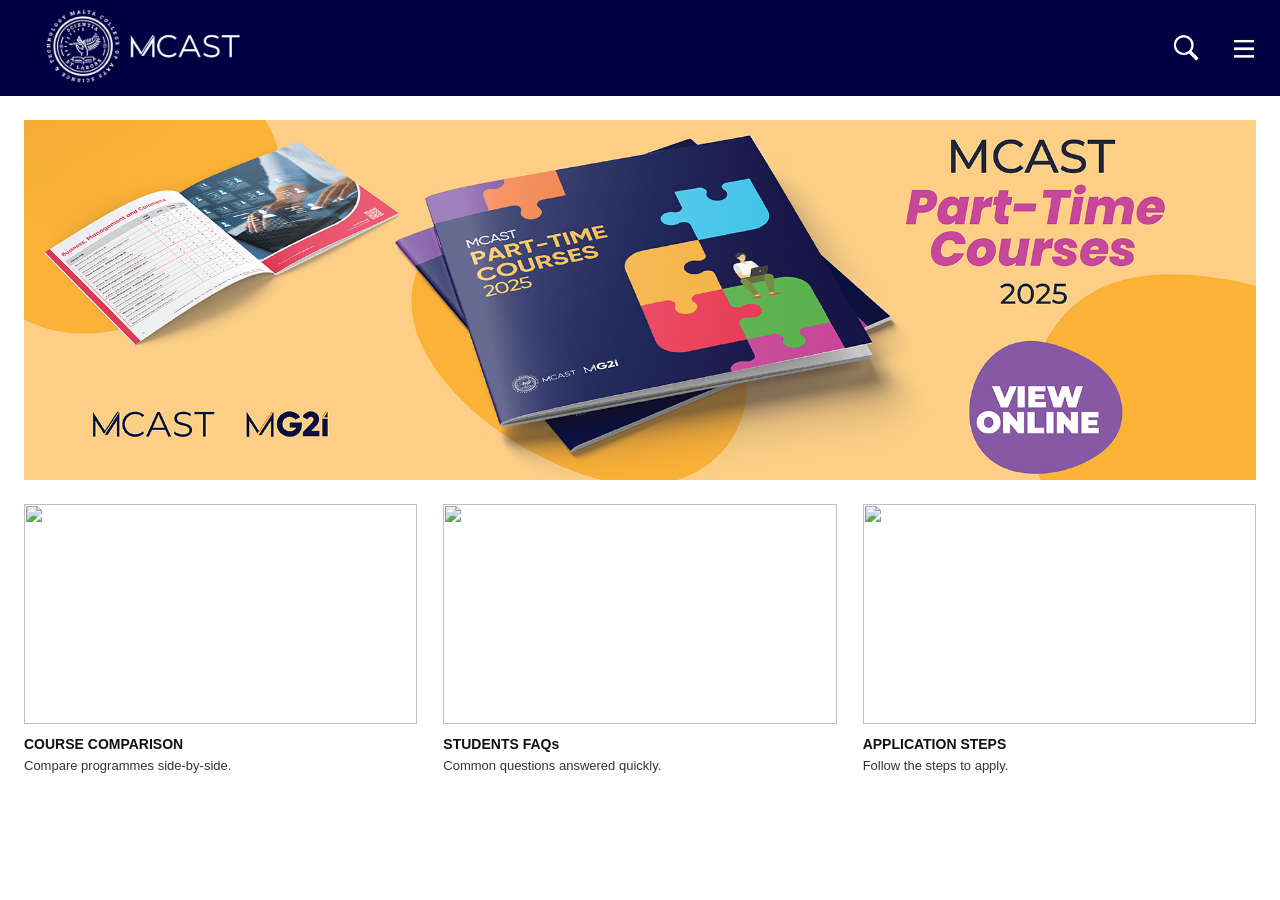
==== index.html @ dcb3410a "Home page layout and css done" ====
<!DOCTYPE html>
<html lang="en">
<head>
    <meta charset="UTF-8">
    <meta name="viewport" content="width=device-width, initial-scale=1.0">

    <link rel="stylesheet" href="style.css">

    <title>Mcast Website</title>
</head>

<body>

<header class="topbar">

    <input type="checkbox" id="toggle-search" class="toggle" hidden>
    <input type="checkbox" id="toggle-menu" class="toggle" hidden>

    <div class="topbar__inner">

        <a href="index.html" class="brand" aria-label="Home">
            <img src="images/mcastLogo.png" alt="MCAST logo" class="brand__logo">
        </a>

    <div class="topbar__actions">
        <label for="toggle-search" class="icon-btn" aria-label="Open search">
            <img src="images/searchIcon.png" alt="Search Icon" class="icon-img">
        </label>

        <label for="toggle-menu" class="icon-btn" aria-label="Open menu">
            <img src="images/hamburgerMenu.png" alt="Menu Icon" class="icon-img">
        </label>
    </div>
    </div>

    <div class="search-panel">
        <form class="searchbar" action="#" method="get">
        <input class="searchbar__input" type="search" name="q" placeholder="SEARCH..." aria-label="Search">
        <button class="searchbar__btn" type="submit" aria-label="Search">
            <img src="images/searchIcon.png" alt="Search Icon" class="icon-img">
        </button>
        </form>
    </div>

    <aside class="menu-panel" aria-label="Site menu">
        <nav class="menu">
            <a href=>ABOUT</a>
            <a href="applications.html">ADMISSIONS</a>
            <a href="coursecomparison.html">COURSES</a>
            <a href="contactpage.html">CONTACT</a>
            <a href=>RESEARCH</a>
            <a href=>SERVICES</a>
            <a href="prospectivestudents.html">STUDENTS</a>
            <a href=>STAFF</a>
            <a href="prospectivestudents.html">FAQs</a>
        </nav>
    </aside>

</header>

    <main class="content">

    <section class="hero">
        <img src="images/PartTimeCoursesMCASTWebBanner.jpg" alt="Part Time Courses" class="hero__img">
    </section>

    <section class="features">

        <a class="feature-card" href="coursecomparison.html">
            <img src="[insert_pic]" alt="" class="feature-card__img">
        <div class="feature-card__text">
            <h3>COURSE COMPARISON</h3>
            <p>Compare programmes side-by-side.</p>
        </div>
        </a>

        <a class="feature-card" href="prospectivestudents.html">
            <img src="[insert_pic]" alt="" class="feature-card__img">
        <div class="feature-card__text">
            <h3>STUDENTS FAQs</h3>
            <p>Common questions answered quickly.</p>
        </div>
        </a>

        <a class="feature-card" href="applications.html">
            <img src="[insert_pics]" alt="" class="feature-card__img">
        <div class="feature-card__text">
            <h3>APPLICATION STEPS</h3>
            <p>Follow the steps to apply.</p>
        </div>
        </a>

    </section>

    </main>
</body>

</html>
---- style.css ----
:root {
      --primary: #000043;
      --primary-tint: #414189;
      --primary-shade: #000029;
      
      --accent: #FFD700;
      --accent-tint: #FFE975;
      --accent-shade: #D1B313;
      
      --muted: #C3D6D6;
      --muted-tint: #DADDED;
      --muted-shade: #A9A4C4;
      
      --dark: #030323;
      --light: #F5F5F7;

      --text: var(--dark);
      --text-inverse: var(--light);
      --link: var(--primary);
      --link-hover: var(--accent);
      --link-active: var(--accent-shade);

      --shadow-sm: 0 0.1rem 0.2rem rgba(3, 3, 35, 0.18);
      --shadow-md: 0 0.35rem 0.9rem rgba(3, 3, 35, 0.22);

      --font-heading: "Poppins", Arial, sans-serif;
      --font-body: "Roboto", Arial, sans-serif;
      --text-base: 16px;
      --text-sm: 14px;
      --h1: 36px; /* Page title */
      --h2: 30px; /* Section title */
      --h3: 24px; /* Subheading */

      --weight-regular: 400;
      --weight-medium: 500;
      --weight-semibold: 600;
      --weight-bold: 700;

      --space-0: 0;
      --space-1: 8px;   /* small */
      --space-2: 16px;  /* medium */
      --space-3: 32px;  /* large */

      --page-margin: 40px;
      --card-padding: 16px;
      --section-padding: 32px;
}

body {
      font-family: var(--font-body);
      font-size: var(--text-base);
      font-weight: var(--weight-regular);
      color: var(--dark);
}

* {
      margin: 0;
      padding: 0;
      box-sizing: border-box;
}

.topbar {
      background: var(--primary);
      position: relative;
}

.topbar__inner {
      max-width: var(--max-content);
      margin: 0 auto;
      height: 96px;
      padding: 0px 32px;

      display: flex;
      align-items: center;
      justify-content: space-between;
}

.brand {
      display: inline-flex;
      align-items: center;
      text-decoration: none;
}

.brand__logo {
      width: 250px;
      height: 200px;
      object-fit: contain;
      border-radius: 50%;
      padding: 10px;
}

.topbar__actions {
      display: flex;
      gap: 14px;
}

.icon-btn {
      width: 44px;
      height: 44px;
      display: grid;
      place-items: center;
      cursor: pointer;
      user-select: none;
}

.icon-img {
      width: 80px;
      height: 40px;
      object-fit: contain;
}


.search-panel {
      display: none;
      background: transparent;
      padding: 0 24px 16px;
}

.searchbar {
      max-width: var(--max-content);
      margin: 0 auto;

      display: flex;
      align-items: center;
      justify-content: flex-end;
}

.searchbar__input {
      width: min(520px, 100%);
      padding: 12px 16px;
      border: 1px solid;
      border-radius: 999px;
      outline: none;
      font-family: var(--font-body);
}

.searchbar__btn {
      border: none;
      background: transparent;
      cursor: pointer;
      margin-left: -46px; 
      width: 44px;
      height: 44px;
      display: grid;
      place-items: center;
}


.menu-panel {
      display: none;
      position: absolute;
      top: 0;
      right: 0;

      width: 240px;
      height: 100%;
      background: var(--panel);
      box-shadow: var(--shadow-md);
      padding: 18px;
}

.menu {
      display: grid;
      gap: 12px;
}

.menu a {
      text-decoration: none;
      font-weight: 600;
      font-size: 13px;
      letter-spacing: 0.5px;
}

#toggle-search:checked ~ .search-panel { display: block; }
#toggle-menu:checked ~ .menu-panel { display: block; }

.content {
      background: #ffffff;
      padding: 24px 0 40px;
}

.hero {
      max-width: var(--max-content);
      margin: 0 auto;
      padding: 0 24px;
}

.hero__img {
      width: 100%;
      height: 360px;     
      object-fit: cover;
      display: block;
      background: var(--placeholder); /* if image missing */
}

.features {
      max-width: var(--max-content);
      margin: 24px auto 0;
      padding: 0 24px;

      display: grid;
      grid-template-columns: repeat(3, 1fr);
      gap: 26px;
}

.feature-card {
      text-decoration: none;
      color: #111;
}

.feature-card__img {
      width: 100%;
      height: 220px;
      object-fit: cover;
      display: block;
      background: var(--placeholder);
}

.feature-card__text {
      padding-top: 12px;
}

.feature-card__text h3 {
      font-family: var(--font-heading);
      font-size: 14px;
      margin-bottom: 6px;
}

.feature-card__text p {
      font-size: 13px;
      color: #333;
}

@media (max-width: 900px) {
      .features { grid-template-columns: 1fr; }
      .hero__img { height: 260px; }
      .feature-card__img { height: 180px; }
}
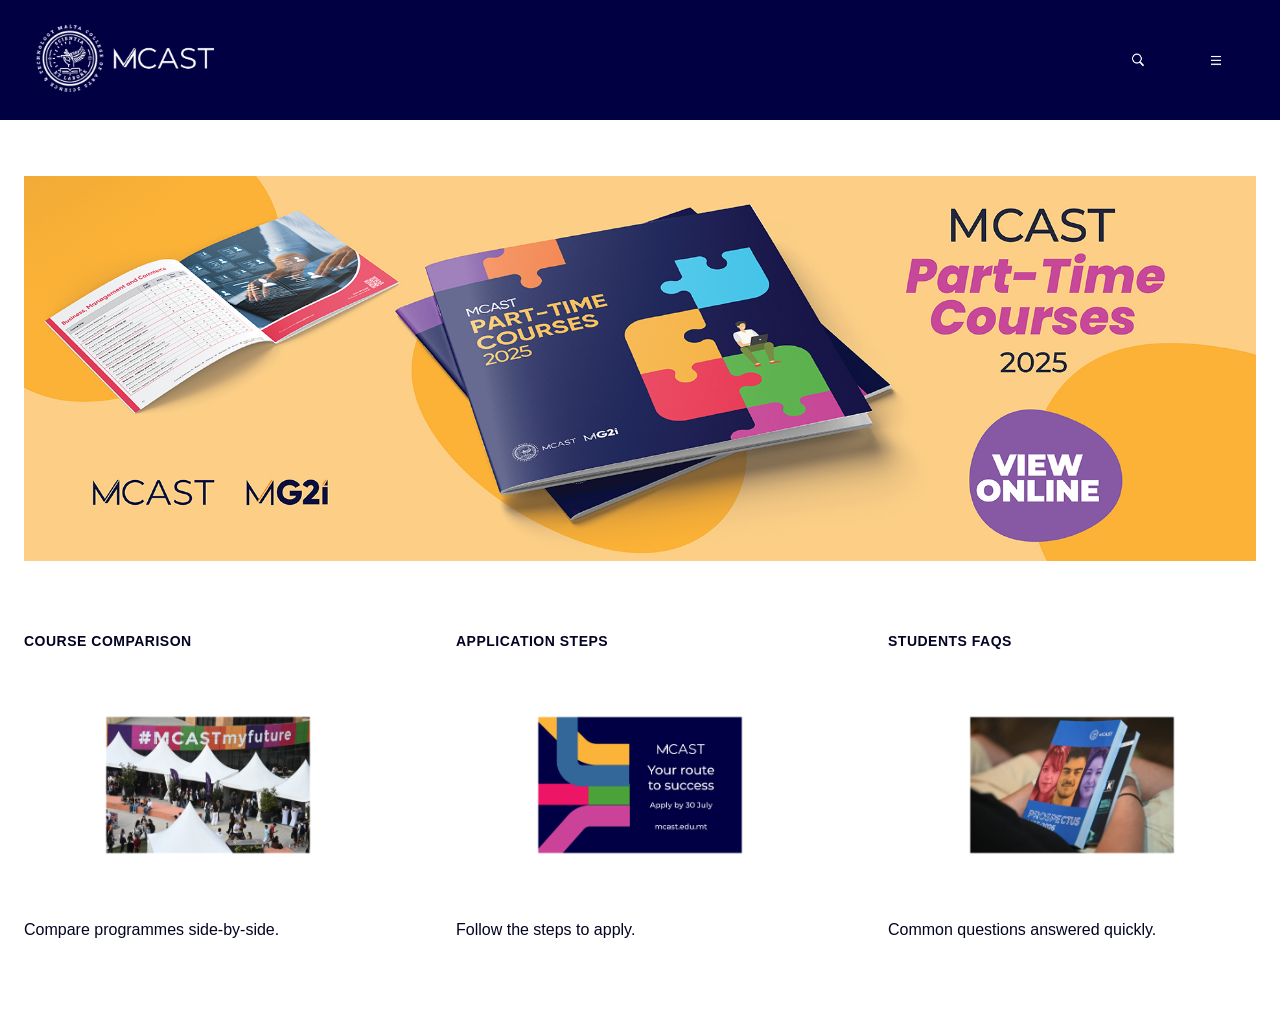
==== commit 42edd606: "Fixing bugs and adding images on the index page" ====
--- a/index.html
+++ b/index.html
@@ -59,40 +59,37 @@
 </header>
 
     <main class="content">
+        <div class="container">
 
-    <section class="hero">
-        <img src="images/PartTimeCoursesMCASTWebBanner.jpg" alt="Part Time Courses" class="hero__img">
-    </section>
+            <section class="hero">
+                <img src="images/PartTimeCoursesMCASTWebBanner.jpg" alt="Part Time Courses" class="hero__img">
+            </section>
 
-    <section class="features">
+            <section class="features">
 
-        <a class="feature-card" href="coursecomparison.html">
-            <img src="[insert_pic]" alt="" class="feature-card__img">
-        <div class="feature-card__text">
-            <h3>COURSE COMPARISON</h3>
-            <p>Compare programmes side-by-side.</p>
+                <a class="feature-card" href="coursecomparison.html">
+                    <h3 class="feature-card__heading">COURSE COMPARISON</h3>
+                    <img src="images/courseComparison.png" alt="Mcast Event" class="feature-card__img">
+                    <p class="feature-card_desc">Compare programmes side-by-side.</p>
+                </a>
+
+                <a class="feature-card" href="applications.html">
+                    <h3 class="feature-card__heading">APPLICATION STEPS</h3>
+                    <img src="images/applicationSteps.png" alt="" class="feature-card__img">
+                    <p class="feature-card_desc">Follow the steps to apply.</p>
+                </a>
+
+                <a class="feature-card" href="prospectivestudents.html">
+                    <h3 class="feature-card__heading">STUDENTS FAQs</h3>
+                    <img src="images/studentFaqs.png" alt="Student Prospectus Book" class="feature-card__img">
+                    <p class="feature-card_desc">Common questions answered quickly.</p>
+                </a>
+            
+            </section>
+
         </div>
-        </a>
-
-        <a class="feature-card" href="prospectivestudents.html">
-            <img src="[insert_pic]" alt="" class="feature-card__img">
-        <div class="feature-card__text">
-            <h3>STUDENTS FAQs</h3>
-            <p>Common questions answered quickly.</p>
-        </div>
-        </a>
-
-        <a class="feature-card" href="applications.html">
-            <img src="[insert_pics]" alt="" class="feature-card__img">
-        <div class="feature-card__text">
-            <h3>APPLICATION STEPS</h3>
-            <p>Follow the steps to apply.</p>
-        </div>
-        </a>
-
-    </section>
-
     </main>
+    
 </body>
 
 </html>
--- a/style.css
+++ b/style.css
@@ -1,8 +1,9 @@
 :root {
       --primary: #000043;
+      --primary2: #ffffff ;
       --primary-tint: #414189;
       --primary-shade: #000029;
-      
+
       --accent: #FFD700;
       --accent-tint: #FFE975;
       --accent-shade: #D1B313;
@@ -44,6 +45,9 @@
       --page-margin: 40px;
       --card-padding: 16px;
       --section-padding: 32px;
+
+      --max-content: 1320px;
+
 }
 
 body {
@@ -53,6 +57,12 @@
       color: var(--dark);
 }
 
+.container{
+      max-width: 1320px;
+      margin: 0 auto;
+      padding: 0 24px;
+}
+
 * {
       margin: 0;
       padding: 0;
@@ -67,7 +77,7 @@
 .topbar__inner {
       max-width: var(--max-content);
       margin: 0 auto;
-      height: 96px;
+      height: 120px;
       padding: 0px 32px;
 
       display: flex;
@@ -82,11 +92,10 @@
 }
 
 .brand__logo {
-      width: 250px;
-      height: 200px;
+      max-height: 74px;  
+      width: auto;
       object-fit: contain;
-      border-radius: 50%;
-      padding: 10px;
+      padding: 0; 
 }
 
 .topbar__actions {
@@ -95,8 +104,8 @@
 }
 
 .icon-btn {
-      width: 44px;
-      height: 44px;
+      width: 64px;
+      height: 64px;
       display: grid;
       place-items: center;
       cursor: pointer;
@@ -104,11 +113,10 @@
 }
 
 .icon-img {
-      width: 80px;
-      height: 40px;
+      width: 36px;
+      height: 36px;
       object-fit: contain;
 }
-
 
 .search-panel {
       display: none;
@@ -145,18 +153,17 @@
       place-items: center;
 }
 
-
 .menu-panel {
       display: none;
       position: absolute;
       top: 0;
       right: 0;
 
-      width: 240px;
-      height: 100%;
-      background: var(--panel);
-      box-shadow: var(--shadow-md);
-      padding: 18px;
+      width: 260px;
+      padding: 24px;
+
+      background: var(--primary2);
+      box-shadow: 0 8px 24px var(--shadow-md);
 }
 
 .menu {
@@ -165,74 +172,95 @@
 }
 
 .menu a {
+      color: var(--primary);
       text-decoration: none;
-      font-weight: 600;
-      font-size: 13px;
+      font-weight: var(--weight-bold);
+      font-size: var(--h2);
       letter-spacing: 0.5px;
-}
+
+      padding: 8px 12px;
+      border-radius: 6px;
+
+      transition: 
+            background-color 0.2s ease,
+            box-shadow 0.2s ease,
+            transform 0.1s ease;
+}
+
+.menu a:hover {
+      background-color: rgba(0, 0, 0, 0.04);
+      box-shadow: 0 2px 6px rgba(0, 0, 0, 0.12);
+}
+
 
 #toggle-search:checked ~ .search-panel { display: block; }
 #toggle-menu:checked ~ .menu-panel { display: block; }
 
 .content {
-      background: #ffffff;
-      padding: 24px 0 40px;
+      background: var(--primary2);
+      padding: 56px 0 72px;
 }
 
 .hero {
-      max-width: var(--max-content);
-      margin: 0 auto;
-      padding: 0 24px;
+      margin-bottom: 72px;
 }
 
 .hero__img {
       width: 100%;
-      height: 360px;     
+      aspect-ratio: 16/5;
       object-fit: cover;
       display: block;
-      background: var(--placeholder); /* if image missing */
 }
 
 .features {
-      max-width: var(--max-content);
-      margin: 24px auto 0;
-      padding: 0 24px;
-
       display: grid;
       grid-template-columns: repeat(3, 1fr);
-      gap: 26px;
-}
-
-.feature-card {
+      gap: 64px;               
+      margin-top: 48px;
+}
+
+.feature-card{
       text-decoration: none;
-      color: #111;
-}
-
-.feature-card__img {
+      color: var(--dark);
+
+      display: flex;
+      flex-direction: column;
+      align-items: flex-start;
+      gap: 16px;
+}
+
+.feature-card__heading{
+      font-family: var(--font-heading);
+      font-weight: var(--weight-semibold);
+      font-size: 14px;
+      letter-spacing: 0.5px;
+      text-transform: uppercase;
+}
+
+.feature-card__img{
       width: 100%;
-      height: 220px;
+      height: 240px;
       object-fit: cover;
       display: block;
-      background: var(--placeholder);
-}
-
-.feature-card__text {
-      padding-top: 12px;
-}
-
-.feature-card__text h3 {
-      font-family: var(--font-heading);
-      font-size: 14px;
-      margin-bottom: 6px;
-}
-
-.feature-card__text p {
+}
+
+.feature-card__desc{
       font-size: 13px;
       color: #333;
-}
-
-@media (max-width: 900px) {
-      .features { grid-template-columns: 1fr; }
-      .hero__img { height: 260px; }
-      .feature-card__img { height: 180px; }
-}+      line-height: 1.4;
+}
+
+@media (max-width: 900px){
+      .features{
+            grid-template-columns: 1fr;
+            gap: 40px;
+      }
+
+      .feature-card__img{
+            height: 200px;
+      }
+
+      .hero__img{
+            aspect-ratio: 16 / 7;
+      }
+}
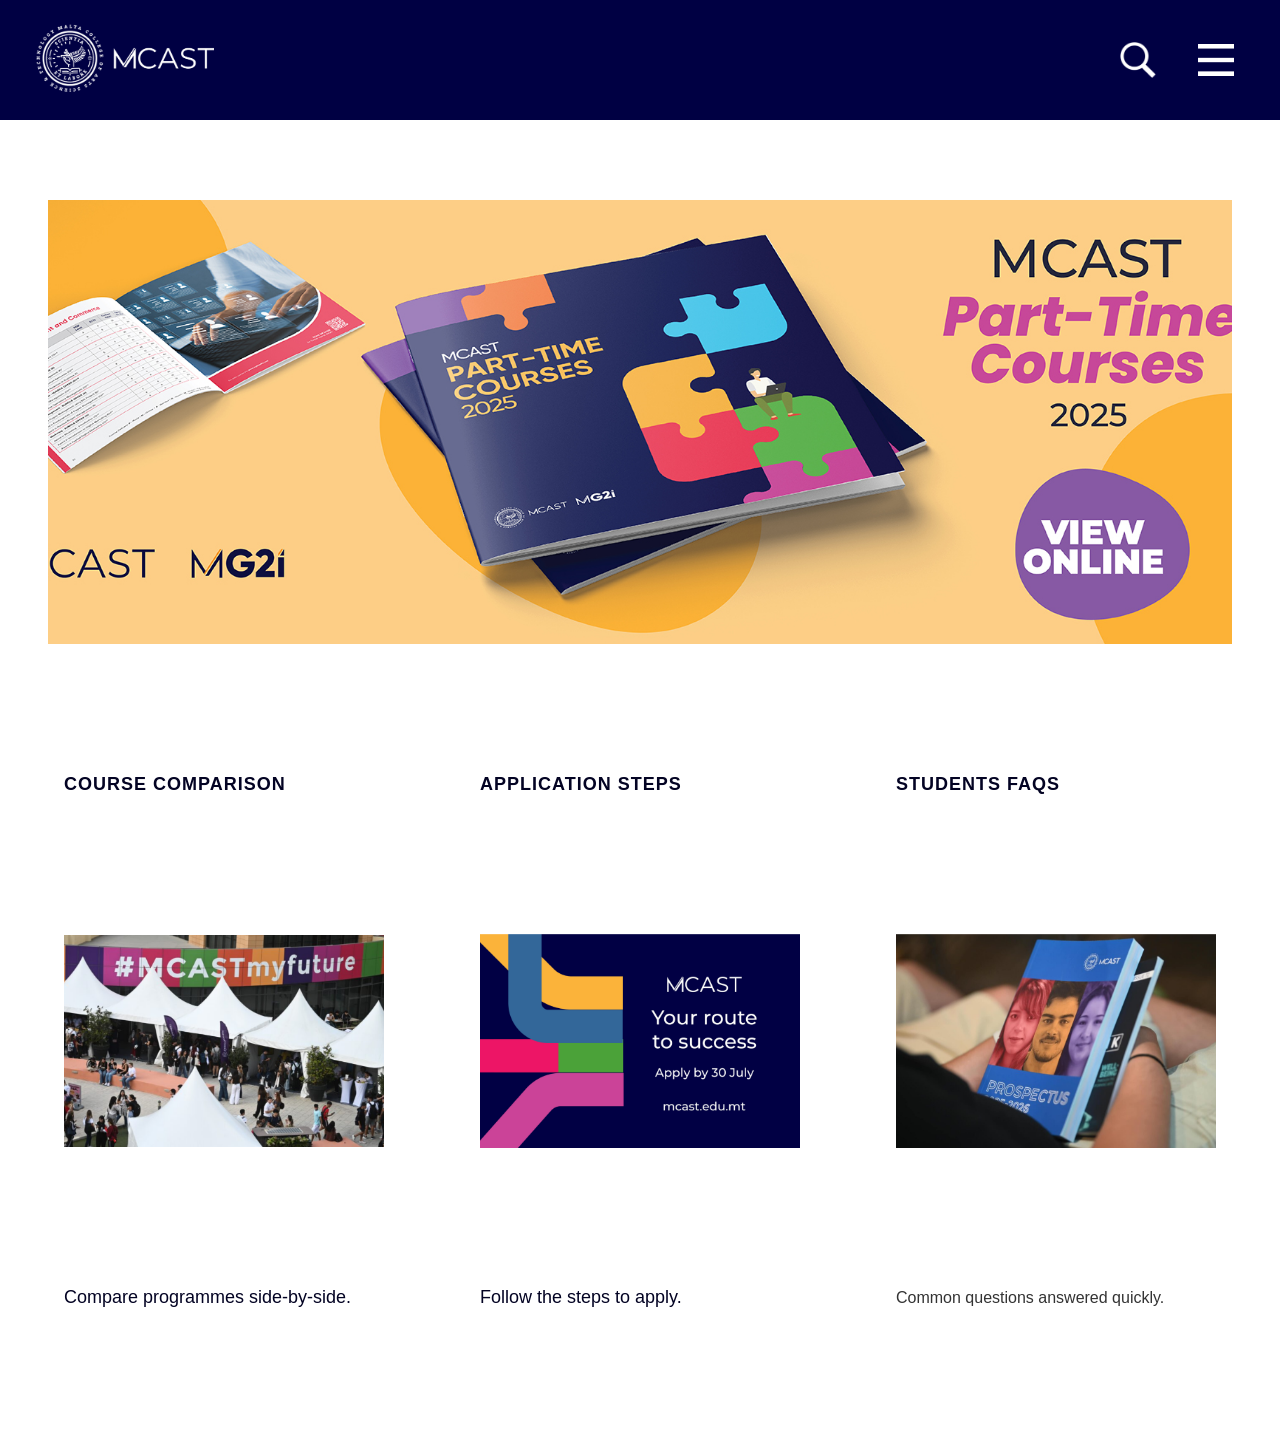
==== commit 2f7cccf7: "edits" ====
--- a/index.html
+++ b/index.html
@@ -82,7 +82,7 @@
                 <a class="feature-card" href="prospectivestudents.html">
                     <h3 class="feature-card__heading">STUDENTS FAQs</h3>
                     <img src="images/studentFaqs.png" alt="Student Prospectus Book" class="feature-card__img">
-                    <p class="feature-card_desc">Common questions answered quickly.</p>
+                    <p class="feature-card__desc">Common questions answered quickly.</p>
                 </a>
             
             </section>
--- a/style.css
+++ b/style.css
@@ -8,18 +8,11 @@
       --accent-tint: #FFE975;
       --accent-shade: #D1B313;
       
-      --muted: #C3D6D6;
       --muted-tint: #DADDED;
       --muted-shade: #A9A4C4;
       
       --dark: #030323;
       --light: #F5F5F7;
-
-      --text: var(--dark);
-      --text-inverse: var(--light);
-      --link: var(--primary);
-      --link-hover: var(--accent);
-      --link-active: var(--accent-shade);
 
       --shadow-sm: 0 0.1rem 0.2rem rgba(3, 3, 35, 0.18);
       --shadow-md: 0 0.35rem 0.9rem rgba(3, 3, 35, 0.22);
@@ -50,25 +43,60 @@
 
 }
 
+*,
+*::before,
+*::after {
+      box-sizing: border-box;
+}
+
+html, body {
+      margin: 0;
+      padding: 0;
+}
+
 body {
-      font-family: var(--font-body);
-      font-size: var(--text-base);
+      font-family: var(--font-heading);
+      font-size: 18px;
       font-weight: var(--weight-regular);
       color: var(--dark);
-}
-
-.container{
-      max-width: 1320px;
+      background: var(--primary2);
+}
+
+img {
+      max-width: 100%;
+      display: block;
+}
+
+.sr-only {
+      position: absolute;
+      width: 1px;
+      height: 1px;
+      padding: 0;
+      margin: -1px;
+      overflow: hidden;
+      clip: rect(0, 0, 0, 0);
+      white-space: nowrap;
+      border: 0;
+}
+
+/* =========================================
+   LAYOUT WRAPPERS (use these everywhere)
+========================================= */
+.container,
+.page {
+      max-width: var(--max-content);
       margin: 0 auto;
-      padding: 0 24px;
-}
-
-* {
-      margin: 0;
-      padding: 0;
-      box-sizing: border-box;
-}
-
+      padding: 24px 48px 28px;
+}
+
+.content {
+      background: var(--primary2);
+      padding: 56px 0 72px;
+}
+
+/* =========================================
+   TOPBAR / NAV (your ribbon)
+========================================= */
 .topbar {
       background: var(--primary);
       position: relative;
@@ -78,7 +106,7 @@
       max-width: var(--max-content);
       margin: 0 auto;
       height: 120px;
-      padding: 0px 32px;
+      padding: 0 32px;
 
       display: flex;
       align-items: center;
@@ -92,10 +120,9 @@
 }
 
 .brand__logo {
-      max-height: 74px;  
+      max-height: 74px;
       width: auto;
       object-fit: contain;
-      padding: 0; 
 }
 
 .topbar__actions {
@@ -118,6 +145,7 @@
       object-fit: contain;
 }
 
+/* SEARCH DROPDOWN */
 .search-panel {
       display: none;
       background: transparent;
@@ -146,13 +174,14 @@
       border: none;
       background: transparent;
       cursor: pointer;
-      margin-left: -46px; 
+      margin-left: -46px;
       width: 44px;
       height: 44px;
       display: grid;
       place-items: center;
 }
 
+/* MENU PANEL */
 .menu-panel {
       display: none;
       position: absolute;
@@ -163,7 +192,7 @@
       padding: 24px;
 
       background: var(--primary2);
-      box-shadow: 0 8px 24px var(--shadow-md);
+      box-shadow: 0 8px 24px rgba(3, 3, 35, 0.22);
 }
 
 .menu {
@@ -181,7 +210,7 @@
       padding: 8px 12px;
       border-radius: 6px;
 
-      transition: 
+      transition:
             background-color 0.2s ease,
             box-shadow 0.2s ease,
             transform 0.1s ease;
@@ -192,75 +221,706 @@
       box-shadow: 0 2px 6px rgba(0, 0, 0, 0.12);
 }
 
-
 #toggle-search:checked ~ .search-panel { display: block; }
 #toggle-menu:checked ~ .menu-panel { display: block; }
 
-.content {
-      background: var(--primary2);
-      padding: 56px 0 72px;
-}
-
+/* =========================================
+   SHARED COMPONENTS
+========================================= */
+.card {
+      border-radius: 18px;
+      padding: 22px;
+      text-align: left;
+}
+
+.card--soft { background: var(--primary); }
+.card--tight { padding: 16px 22px; }
+
+.field {
+      width: 100%;
+      height: 42px;
+      border-radius: 999px;
+      border: none;
+      outline: none;
+      padding: 0 16px;
+
+      background: var(--muted-tint);
+      font-family: var(--font-body);
+      font-size: 14px;
+}
+
+.field--textarea {
+      height: 190px;
+      border-radius: 18px;
+      padding: 14px 16px;
+      resize: vertical;
+}
+
+.select-wrap { position: relative; }
+
+.field--select {
+      appearance: none;
+      padding-right: 44px;
+}
+
+.select-wrap__icon {
+      position: absolute;
+      right: 14px;
+      top: 50%;
+      transform: translateY(-50%);
+      width: 28px;
+      height: 28px;
+      border-radius: 999px;
+      display: grid;
+      place-items: center;
+
+      background: var(--muted-tint);
+      font-weight: 700;
+}
+
+/* =========================================
+   HOME PAGE
+========================================= */
 .hero {
-      margin-bottom: 72px;
+      margin-bottom: 96px;
 }
 
 .hero__img {
       width: 100%;
-      aspect-ratio: 16/5;
+      aspect-ratio: 16 / 6;
       object-fit: cover;
-      display: block;
 }
 
 .features {
       display: grid;
       grid-template-columns: repeat(3, 1fr);
-      gap: 64px;               
-      margin-top: 48px;
-}
-
-.feature-card{
+      gap: 64px;
+      margin-top: 72px;
+      align-items: stretch;
+}
+
+.feature-card {
       text-decoration: none;
       color: var(--dark);
 
       display: flex;
       flex-direction: column;
+      gap: 18px;
       align-items: flex-start;
-      gap: 16px;
-}
-
-.feature-card__heading{
+
+      padding: 16px;
+      height: 100%;
+}
+
+.feature-card__heading {
       font-family: var(--font-heading);
       font-weight: var(--weight-semibold);
+      font-size: 18px;
+      letter-spacing: 1px;
+      text-transform: uppercase;
+}
+
+.feature-card__img {
+      width: 100%;
+      height: 420px;
+      object-fit: contain;
+}
+
+.feature-card__desc {
+      font-size: 16px;
+      color: #333;
+      line-height: 1.6;
+}
+
+/* =========================================
+   CONTACT PAGE
+========================================= */
+.contact {
+      padding: 48px 0 72px;
+}
+
+.contact__grid {
+      display: grid;
+      grid-template-columns: 1.05fr 0.95fr;
+      gap: 48px;
+      align-items: start;
+}
+
+.contact__left {
+      display: grid;
+      gap: 18px;
+}
+
+.contact__title {
+      font-family: var(--font-heading);
+      font-size: 16px;
+      color: var(--primary2);
+      letter-spacing: 0.5px;
+      font-weight: var(--weight-semibold);
+      margin-bottom: 14px;
+}
+
+.contact__line {
+      line-height: 1.45;
+      font-size: 15px;
+}
+
+.contact__spacer { margin-top: 12px; }
+
+.contact-form {
+      display: grid;
+      gap: 12px;
+}
+
+/* =========================================
+   COMPARE COURSES PAGE
+========================================= */
+.hero__grid {
+      display: grid;
+      grid-template-columns: 1fr 1fr;
+      gap: 1.5rem;
+      margin: 1rem 0 1.25rem;
+}
+
+.hero__media {
+      margin: 0;
+      border-radius: 0.75rem;
+      overflow: hidden;
+
+      height: 420px;
+      padding: 0;
+}
+
+.hero__media img {
+      width: 100%;
+      height: 100%;
+      object-fit: cover;
+}
+
+.filters__bar {
+      display: flex;
+      gap: 0.75rem;
+      align-items: center;
+      justify-content: space-between;
+      flex-wrap: wrap;
+}
+
+.chip {
+      border: 0;
+      background: var(--muted-shade);
+      color: var(--light);
+      padding: 0.55rem 0.9rem;
+      border-radius: 0.75rem;
+      font: inherit;
+      cursor: pointer;
+}
+
+.chip--primary {
+      background: var(--muted-tint);
+      color: var(--dark);
+}
+
+.results { margin: 0.9rem 0 2rem; }
+
+.results__list {
+      list-style: none;
+      padding: 0;
+      margin: 0;
+}
+
+.result {
+      display: grid;
+      grid-template-columns: 1fr auto;
+      align-items: center;
+      gap: 1rem;
+
+      padding: 0.75rem 0;
+      border-bottom: 2px solid #333;
+}
+
+.result__title {
+      color: inherit;
+      font-weight: 600;
+}
+
+.result__compare {
+      display: inline-flex;
+      align-items: center;
+      gap: 0.6rem;
+      font-size: 0.9rem;
+      user-select: none;
+      cursor: pointer;
+}
+
+.result__compare input {
+      width: 1.05rem;
+      height: 1.05rem;
+}
+
+.result__compare input[type="checkbox"] {
+      accent-color: var(--accent);
+}
+
+.compare { padding: 0.5rem 0 1.5rem; }
+
+.compare__title {
+      margin: 0.25rem 0;
+      font-size: 1.8rem;
+      letter-spacing: 0.02em;
+}
+
+.compare__subtitle {
+      margin: 0 0 1rem;
+      opacity: 0.85;
+}
+
+.compare__wrap {
+      display: grid;
+      grid-template-columns: 1fr auto;
+      align-items: center;
+      gap: 1rem;
+}
+
+.compare__grid {
+      display: grid;
+      grid-template-columns: 1fr 1fr;
+      gap: 1.25rem;
+}
+
+.compareCard {
+      background: var(--muted-tint);
+      border-radius: 1rem;
+      overflow: hidden;
+}
+
+.compareCard__head {
+      background: var(--primary);
+      padding: 0.75rem 1rem;
+}
+
+.badge {
+      display: inline-block;
+      background: var(--muted-tint);
+      padding: 0.35rem 0.75rem;
+      border-radius: 0.7rem;
+      font-size: 0.8rem;
+}
+
+.compareCard__body { padding: 1rem; }
+
+.compareCard__option {
+      margin: 0 0 0.75rem;
+      font-weight: 600;
+}
+
+/* NOTE: You had a hardcoded red/burgundy line; kept it but you can change anytime */
+.line {
+      height: 2px;
+      background: #571d1d;
+      margin: 0.9rem 0;
+      opacity: 0.8;
+}
+
+.compareBtn {
+      border: 0;
+      background: var(--muted-tint);
+      color: var(--primary);
+      border-radius: 0.7rem;
+      padding: 0.8rem 0.75rem;
+      cursor: pointer;
+
+      display: flex;
+      flex-direction: column;
+      gap: 0.35rem;
+      font-weight: 700;
+      letter-spacing: 0.08em;
+}
+
+.compare__cta {
+      margin: 1rem 0 0;
+      text-align: right;
+}
+
+/* Full-width testimonials strip */
+.testimonials {
+      background: var(--muted-tint);
+      width: 100vw;
+      margin-left: calc(50% - 50vw);
+      margin-right: calc(50% - 50vw);
+      padding: 1rem 0;
+}
+
+.testimonials__inner {
+      max-width: var(--max-content);
+      margin: 0 auto;
+      padding: 0 3rem;
+
+      display: flex;
+      align-items: flex-end;
+      justify-content: space-between;
+      gap: 1rem;
+}
+
+.testimonials__label { margin: 0 0 0.35rem; opacity: 0.85; }
+.testimonials__quote { margin: 0; }
+.testimonials__more { white-space: nowrap; color: inherit; }
+
+.course-search {
+      border-radius: 1rem;
+      overflow: hidden;
+      border: 1px solid rgba(0, 0, 0, 0.12);
+}
+.course-search__header {
+      background: var(--primary);
+      padding: 0.85rem 1rem;
+}
+.course-search__body {
+      background: var(--muted-tint);
+      padding: 0.85rem 1rem;
+}
+
+/* =========================================
+   HOW TO APPLY PAGE
+========================================= */
+.section-tag {
+      display: inline-block;
+      padding: 0.5rem 1rem;
+      background: #f0f0f0;
+      border-radius: 999px;
+      margin-bottom: 1.5rem;
+}
+
+.steps { max-width: none; }
+
+.how-to-apply {
+      display: grid;
+      grid-template-columns: 1fr 320px;
+      gap: 48px;
+      align-items: start;
+}
+
+.section-tag { grid-column: 1 / -1; }
+
+.step {
+      background: var(--muted-tint);
+      border-radius: 999px;
+      padding: 10px 14px;
+
+      display: grid;
+      grid-template-columns: 280px 1fr;
+      gap: 14px;
+      align-items: center;
+
+      margin-bottom: 14px;
+}
+
+.step__label { min-width: 0; }
+
+.step__box {
+      padding: 10px 14px;
+      border-radius: 999px;
+}
+
+.tips {
+      margin-top: 2rem;
+      max-width: 320px;
+}
+
+/* Downloads + Images layout (your “downloadables next to images” layout helper) */
+.media-downloads {
+      display: grid;
+      grid-template-columns: 340px 1fr;
+      gap: 32px;
+      align-items: start;
+      margin-top: 48px;
+}
+
+.downloads {
+      margin-top: 3rem;
+      padding: 1.5rem;
+      border-radius: 1rem;
+}
+
+.media-downloads .downloads {
+      margin-top: 0;
+      padding: 24px;
+      border-radius: 18px;
+}
+
+/* 3-image grid (2 small + 1 tall) */
+.images {
+      display: grid;
+      grid-template-columns: 1fr 1fr 1.2fr;
+      gap: 24px;
+      margin-top: 48px;
+      align-items: stretch;
+}
+
+.images img {
+      height: 260px;
+      object-fit: cover;
+      border-radius: 16px;
+}
+
+.images img:nth-child(3) {
+      height: 560px;
+}
+
+.media-downloads .images { margin-top: 0; }
+
+.faq { margin-top: 3rem; }
+
+/* =========================================
+   FAQ PAGE (the one with subnav + top questions + form)
+========================================= */
+.subnav { margin-top: 6px; }
+
+.subnav__inner {
+      background: var(--primary-tint);
+      border-radius: var(--radius-lg, 18px);
+      padding: 14px 18px;
+
+      display: flex;
+      gap: 28px;
+      flex-wrap: wrap;
+      align-items: center;
+      justify-content: flex-start;
+}
+
+.subnav__link {
+      color: var(--primary2);
+      text-decoration: none;
       font-size: 14px;
-      letter-spacing: 0.5px;
-      text-transform: uppercase;
-}
-
-.feature-card__img{
+      letter-spacing: 0.2px;
+}
+.subnav__link:hover { text-decoration: underline; }
+
+.caret { font-size: 12px; margin-left: 6px; }
+
+/* FAQ search box */
+.search { margin-top: 14px; }
+
+.search__box {
+      background: var(--muted-tint);
+      border-radius: 14px;
+      padding: 12px 14px;
+
+      display: flex;
+      align-items: center;
+      gap: 10px;
+}
+
+.search__input {
       width: 100%;
-      height: 240px;
+      height: 44px;
+      border: none;
+      outline: none;
+      border-radius: 999px;
+      padding: 0 16px;
+
+      background: var(--primary2);
+      color: var(--primary-shade);
+      font-size: 14px;
+}
+
+.search__btn {
+      width: 46px;
+      height: 44px;
+      border: none;
+      border-radius: 999px;
+      background: var(--primary2);
+      cursor: pointer;
+
+      display: grid;
+      place-items: center;
+}
+
+.search__icon { font-size: 18px; line-height: 1; }
+
+/* FAQ hero images */
+.hero-grid {
+      margin-top: 18px;
+      display: grid;
+      grid-template-columns: 1fr 1fr;
+      gap: 18px;
+}
+
+.hero-img {
+      margin: 0;
+      border-radius: 14px;
+      overflow: hidden;
+}
+
+.hero-img img {
+      width: 100%;
+      height: 350px;
       object-fit: cover;
-      display: block;
-}
-
-.feature-card__desc{
-      font-size: 13px;
-      color: #333;
-      line-height: 1.4;
-}
-
-@media (max-width: 900px){
-      .features{
-            grid-template-columns: 1fr;
-            gap: 40px;
+}
+
+/* FAQ main grid */
+.faq-content {
+      margin-top: 26px;
+      display: grid;
+      grid-template-columns: 1.4fr 0.9fr;
+      gap: var(--gap, 18px);
+      align-items: start;
+}
+
+.h2 {
+      margin: 0 0 12px;
+      font-size: 34px;
+      font-weight: 400;
+}
+
+.questions {
+      margin: 0;
+      padding: 0;
+      list-style: none;
+
+      display: grid;
+      gap: 14px;
+      font-size: 16px;
+}
+.questions li { line-height: 1.4; }
+
+/* “Still confused?” form card */
+.form-card {
+      background: var(--primary);
+      border-radius: 18px;
+      padding: 14px;
+}
+
+.form-card__title {
+      margin: 0 0 10px;
+      color: var(--primary2);
+      font-size: 14px;
+      font-weight: 600;
+      letter-spacing: 0.2px;
+}
+
+.form {
+      display: grid;
+      gap: 10px;
+}
+
+.form input {
+      background: var(--muted-tint);
+      border: none;
+      border-radius: 999px;
+      padding: 10px 14px;
+      font-size: 12px;
+      outline: none;
+}
+
+.textarea-wrap { position: relative; }
+
+.form textarea {
+      width: 100%;
+      background: var(--muted-tint);
+      border: none;
+      border-radius: 14px;
+      padding: 12px 44px 12px 14px;
+      min-height: 90px;
+      resize: vertical;
+      outline: none;
+      font-size: 12px;
+}
+
+.form__submit {
+      border: none;
+      border-radius: 999px;
+      padding: 10px 14px;
+      background: var(--primary2);
+      cursor: pointer;
+      font-weight: 600;
+}
+
+/* Send icon inside textarea */
+.send-btn {
+      position: absolute;
+      right: 10px;
+      bottom: 10px;
+      width: 30px;
+      height: 30px;
+      border: none;
+      border-radius: 999px;
+      background: var(--muted-tint);
+      color: var(--primary);
+      cursor: pointer;
+
+      display: grid;
+      place-items: center;
+      font-size: 16px;
+      line-height: 1;
+}
+
+.send-btn:hover { background: var(--accent); }
+
+/* Useful links bar */
+.linksbar {
+      background: var(--muted-tint);
+      margin-top: 10px;
+      padding: 22px 0 26px;
+}
+
+.linksbar__inner {
+      max-width: var(--max-content);
+      margin: 0 auto;
+      padding: 0 18px;
+}
+
+.linksbar__title {
+      margin: 0 0 18px;
+      color: var(--primary2);
+      font-size: 28px;
+      font-weight: 400;
+}
+
+.linksbar__grid {
+      display: grid;
+      grid-template-columns: repeat(4, 1fr);
+      gap: 18px;
+}
+
+.linksbar__link {
+      color: var(--primary2);
+      text-decoration: none;
+      font-size: 14px;
+}
+.linksbar__link:hover { text-decoration: underline; }
+
+/* =========================================
+   RESPONSIVE
+========================================= */
+@media (max-width: 900px) {
+      .features { grid-template-columns: 1fr; gap: 40px; }
+      .feature-card__img { height: 200px; }
+      .hero__img { aspect-ratio: 16 / 7; }
+
+      .contact__grid { grid-template-columns: 1fr; gap: 22px; }
+
+      .hero__grid { grid-template-columns: 1fr; }
+      .compare__wrap { grid-template-columns: 1fr; }
+      .compare__grid { grid-template-columns: 1fr; }
+      .compareBtn {
+            flex-direction: row;
+            justify-content: center;
       }
-
-      .feature-card__img{
-            height: 200px;
+      .compare__cta { text-align: left; }
+
+      .hero-grid { grid-template-columns: 1fr; }
+      .faq-content { grid-template-columns: 1fr; }
+
+      .linksbar__grid { grid-template-columns: 1fr 1fr; }
+}
+
+@media (max-width: 520px) {
+      .container,
+      .page {
+            padding-left: 18px;
+            padding-right: 18px;
       }
 
-      .hero__img{
-            aspect-ratio: 16 / 7;
-      }
-}
+      .subnav__inner { gap: 14px; }
+      .linksbar__grid { grid-template-columns: 1fr; }
+}
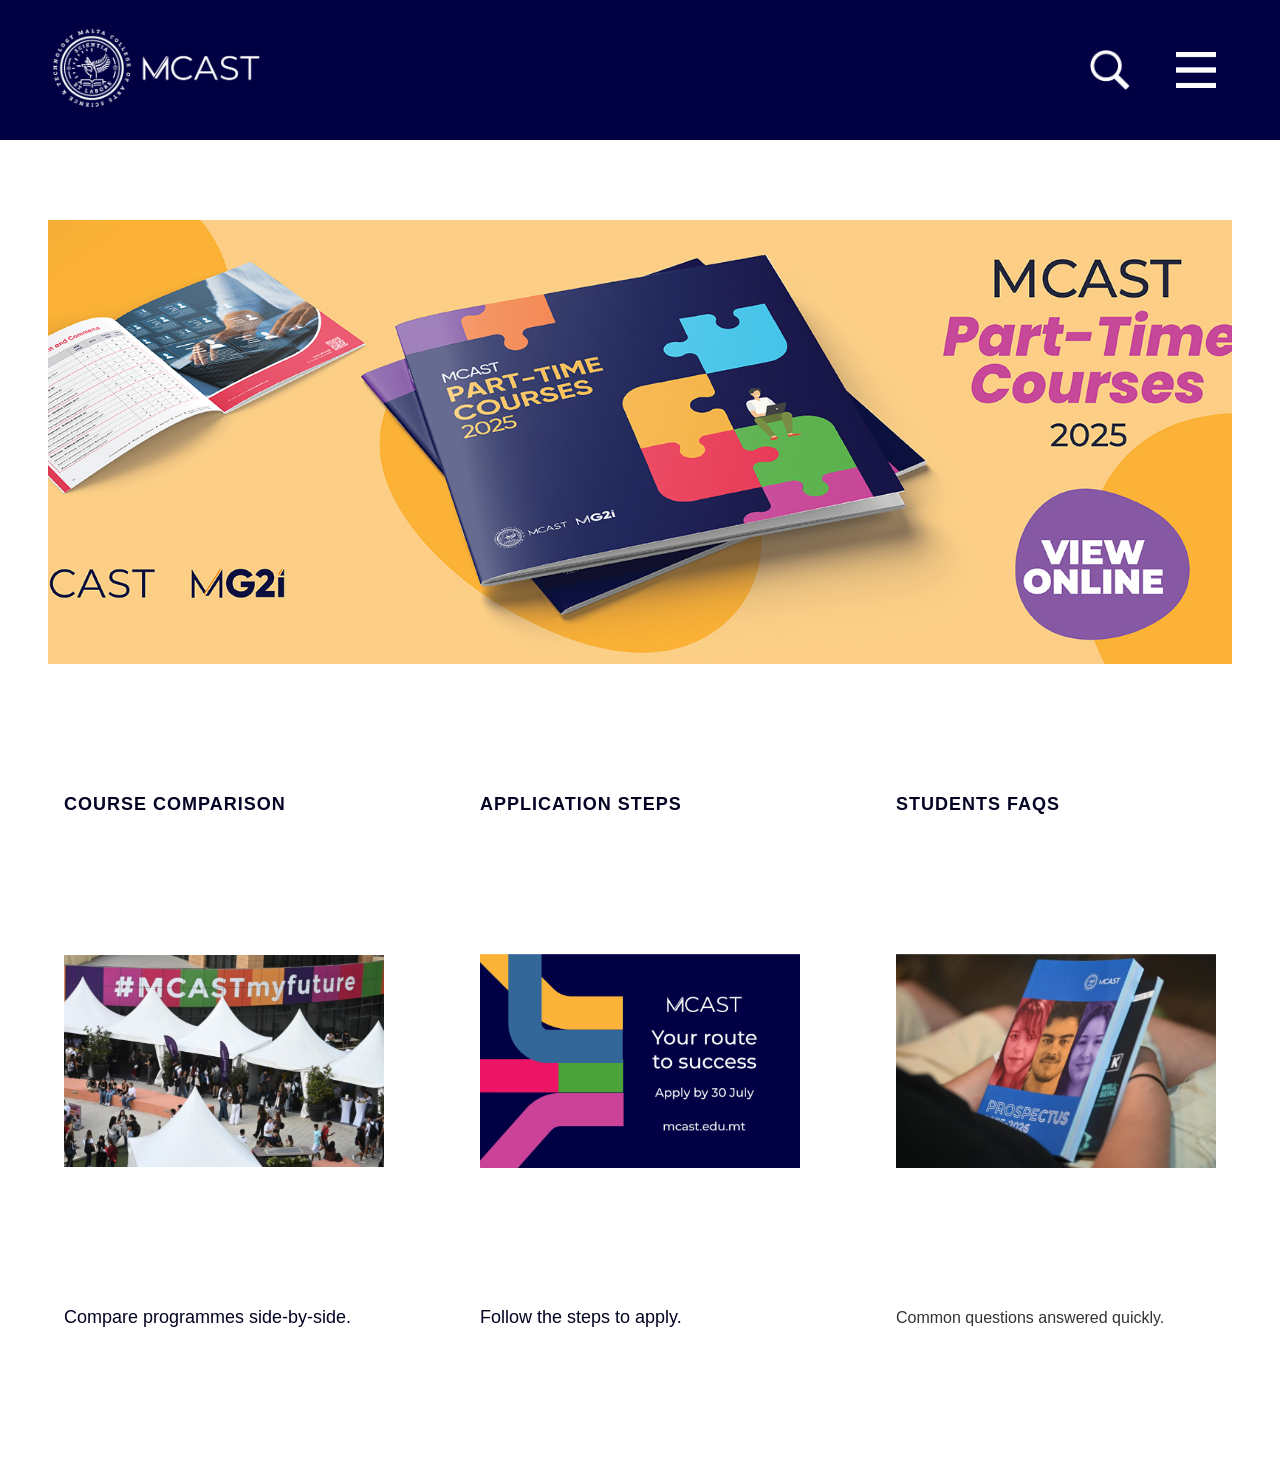
==== commit 4eb3cf3f: "edits" ====
--- a/index.html
+++ b/index.html
@@ -10,8 +10,7 @@
 </head>
 
 <body>
-
-<header class="topbar">
+    <header class="topbar">
 
     <input type="checkbox" id="toggle-search" class="toggle" hidden>
     <input type="checkbox" id="toggle-menu" class="toggle" hidden>
@@ -44,7 +43,7 @@
 
     <aside class="menu-panel" aria-label="Site menu">
         <nav class="menu">
-            <a href=>ABOUT</a>
+            <a href="index.html">ABOUT</a>
             <a href="applications.html">ADMISSIONS</a>
             <a href="coursecomparison.html">COURSES</a>
             <a href="contactpage.html">CONTACT</a>
@@ -55,8 +54,7 @@
             <a href="prospectivestudents.html">FAQs</a>
         </nav>
     </aside>
-
-</header>
+    </header>
 
     <main class="content">
         <div class="container">
--- a/style.css
+++ b/style.css
@@ -40,7 +40,6 @@
       --section-padding: 32px;
 
       --max-content: 1320px;
-
 }
 
 *,
@@ -80,7 +79,7 @@
 }
 
 /* =========================================
-   LAYOUT WRAPPERS (use these everywhere)
+LAYOUT WRAPPERS (use these everywhere)
 ========================================= */
 .container,
 .page {
@@ -95,7 +94,7 @@
 }
 
 /* =========================================
-   TOPBAR / NAV (your ribbon)
+TOPBAR / NAV (your ribbon)
 ========================================= */
 .topbar {
       background: var(--primary);
@@ -105,8 +104,8 @@
 .topbar__inner {
       max-width: var(--max-content);
       margin: 0 auto;
-      height: 120px;
-      padding: 0 32px;
+      height: 140px;
+      padding: 0 48px;
 
       display: flex;
       align-items: center;
@@ -120,7 +119,7 @@
 }
 
 .brand__logo {
-      max-height: 74px;
+      max-height: 86px;
       width: auto;
       object-fit: contain;
 }
@@ -131,8 +130,8 @@
 }
 
 .icon-btn {
-      width: 64px;
-      height: 64px;
+      width: 72px;
+      height: 72px;
       display: grid;
       place-items: center;
       cursor: pointer;
@@ -140,8 +139,8 @@
 }
 
 .icon-img {
-      width: 36px;
-      height: 36px;
+      width: 40px;
+      height: 40px;
       object-fit: contain;
 }
 
@@ -890,7 +889,7 @@
 .linksbar__link:hover { text-decoration: underline; }
 
 /* =========================================
-   RESPONSIVE
+RESPONSIVE
 ========================================= */
 @media (max-width: 900px) {
       .features { grid-template-columns: 1fr; gap: 40px; }
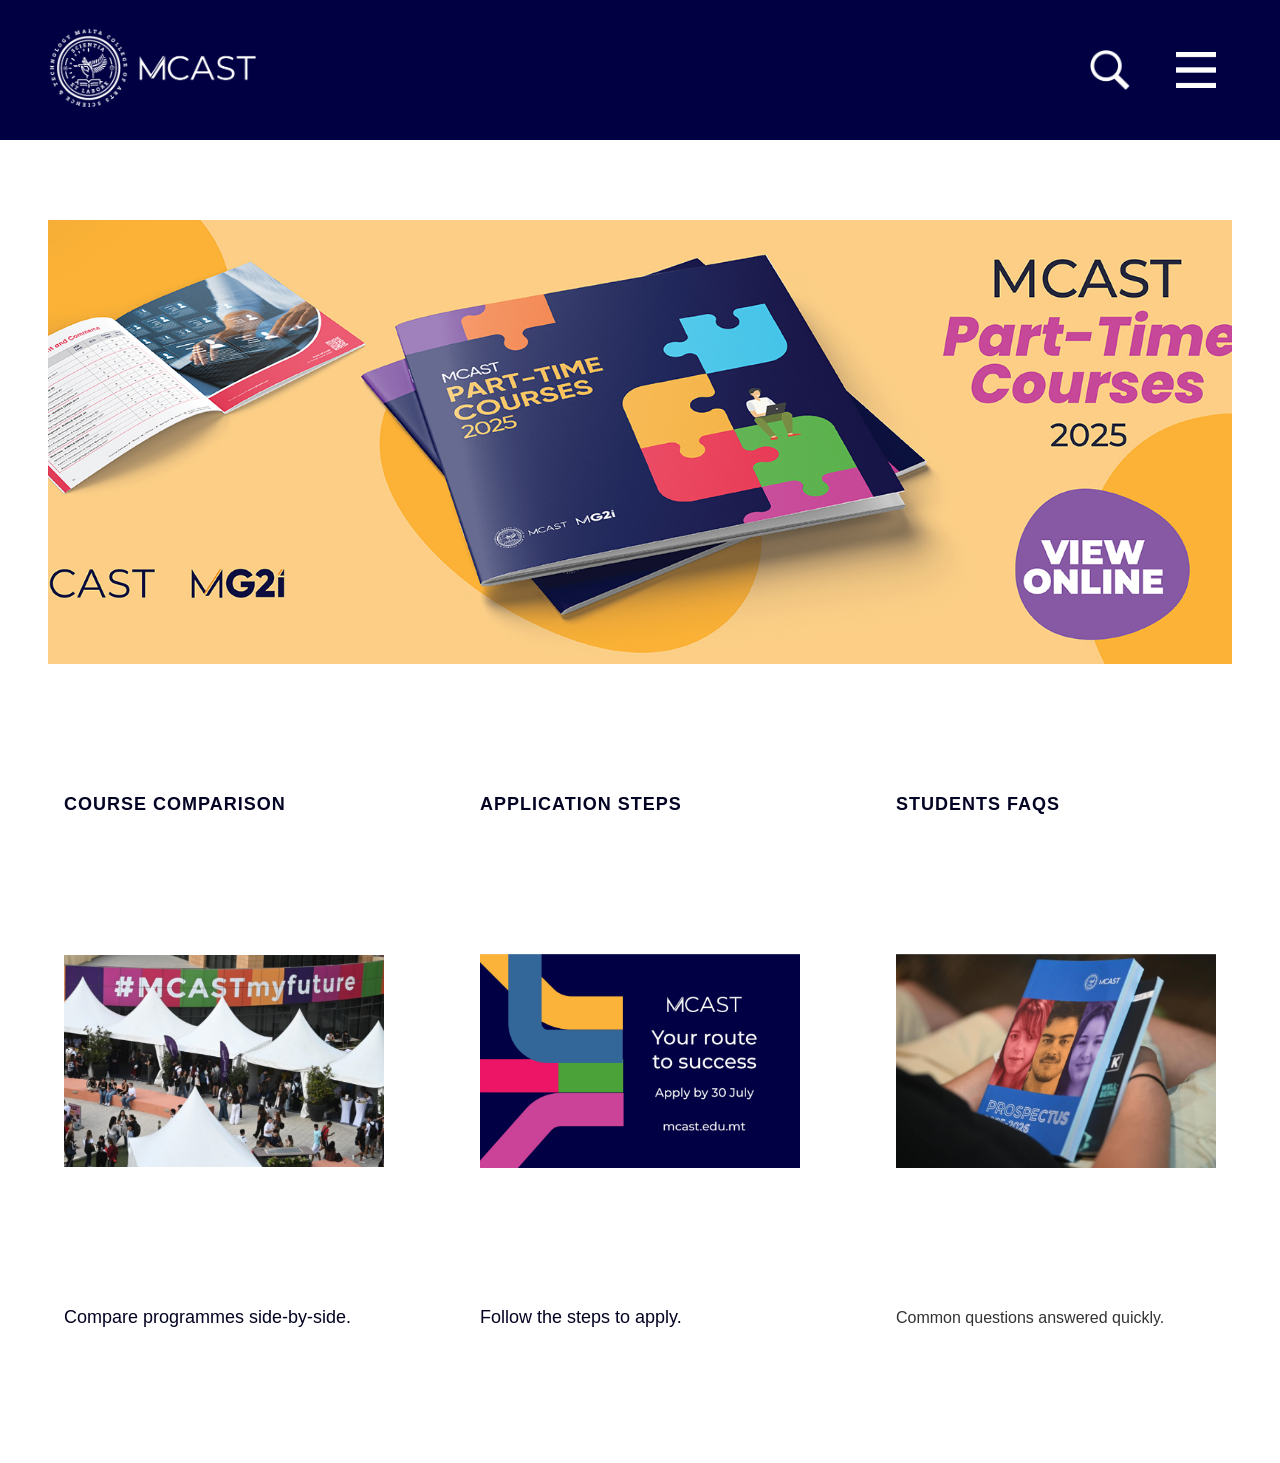
==== commit db869c96: "edits" ====
--- a/index.html
+++ b/index.html
@@ -47,10 +47,10 @@
             <a href="applications.html">ADMISSIONS</a>
             <a href="coursecomparison.html">COURSES</a>
             <a href="contactpage.html">CONTACT</a>
-            <a href=>RESEARCH</a>
-            <a href=>SERVICES</a>
+            <a href="#">RESEARCH</a>
+            <a href="#">SERVICES</a>
             <a href="prospectivestudents.html">STUDENTS</a>
-            <a href=>STAFF</a>
+            <a href="#">STAFF</a>
             <a href="prospectivestudents.html">FAQs</a>
         </nav>
     </aside>
--- a/style.css
+++ b/style.css
@@ -51,6 +51,9 @@
 html, body {
       margin: 0;
       padding: 0;
+
+      /* ✅ FIX: prevents any section (like 100vw tricks) from creating side overflow */
+      overflow-x: hidden;
 }
 
 body {
@@ -99,32 +102,42 @@
 .topbar {
       background: var(--primary);
       position: relative;
+
+      /* ✅ Extra safety: stops anything from visually pushing the header sideways */
+      overflow-x: clip;
 }
 
 .topbar__inner {
+      height: 140px;
+      padding: 0 48px;
+
+      width: 100%;
       max-width: var(--max-content);
       margin: 0 auto;
-      height: 140px;
-      padding: 0 48px;
 
       display: flex;
       align-items: center;
       justify-content: space-between;
 }
 
+
 .brand {
       display: inline-flex;
+      text-decoration: none;
+      height: 100%;
+      display: flex;
       align-items: center;
-      text-decoration: none;
 }
 
 .brand__logo {
-      max-height: 86px;
+      height: 86px;
+      max-height: none;
       width: auto;
       object-fit: contain;
 }
 
 .topbar__actions {
+      position: relative;
       display: flex;
       gap: 14px;
 }
@@ -148,13 +161,27 @@
 .search-panel {
       display: none;
       background: transparent;
-      padding: 0 24px 16px;
+      padding: 0;
+
+      position: absolute;
+      top: 50%;
+      right: 72px;
+      transform: translateY(-50%);
+      z-index: 999;
+      width: min(520px, 60vw);
+}
+
+#toggle-search:checked ~ .topbar__inner .search-panel {
+      display: block;
+}
+
+#toggle-search:checked ~ .topbar__inner label[for="toggle-search"] {
+      opacity: 0;
+      pointer-events: none;
 }
 
 .searchbar {
-      max-width: var(--max-content);
-      margin: 0 auto;
-
+      width: 100%;
       display: flex;
       align-items: center;
       justify-content: flex-end;
@@ -543,9 +570,11 @@
 /* Full-width testimonials strip */
 .testimonials {
       background: var(--muted-tint);
-      width: 100vw;
-      margin-left: calc(50% - 50vw);
-      margin-right: calc(50% - 50vw);
+
+      /* ✅ FIX: stop 100vw overflow that changes header margins */
+      width: 100%;
+      margin: 0;
+
       padding: 1rem 0;
 }
 
@@ -670,7 +699,7 @@
 .faq { margin-top: 3rem; }
 
 /* =========================================
-   FAQ PAGE (the one with subnav + top questions + form)
+FAQ PAGE (the one with subnav + top questions + form)
 ========================================= */
 .subnav { margin-top: 6px; }
 
@@ -922,4 +951,9 @@
 
       .subnav__inner { gap: 14px; }
       .linksbar__grid { grid-template-columns: 1fr; }
-}+}
+
+.topbar .brand__logo{
+      height: 86px !important;
+      width: auto !important;
+}
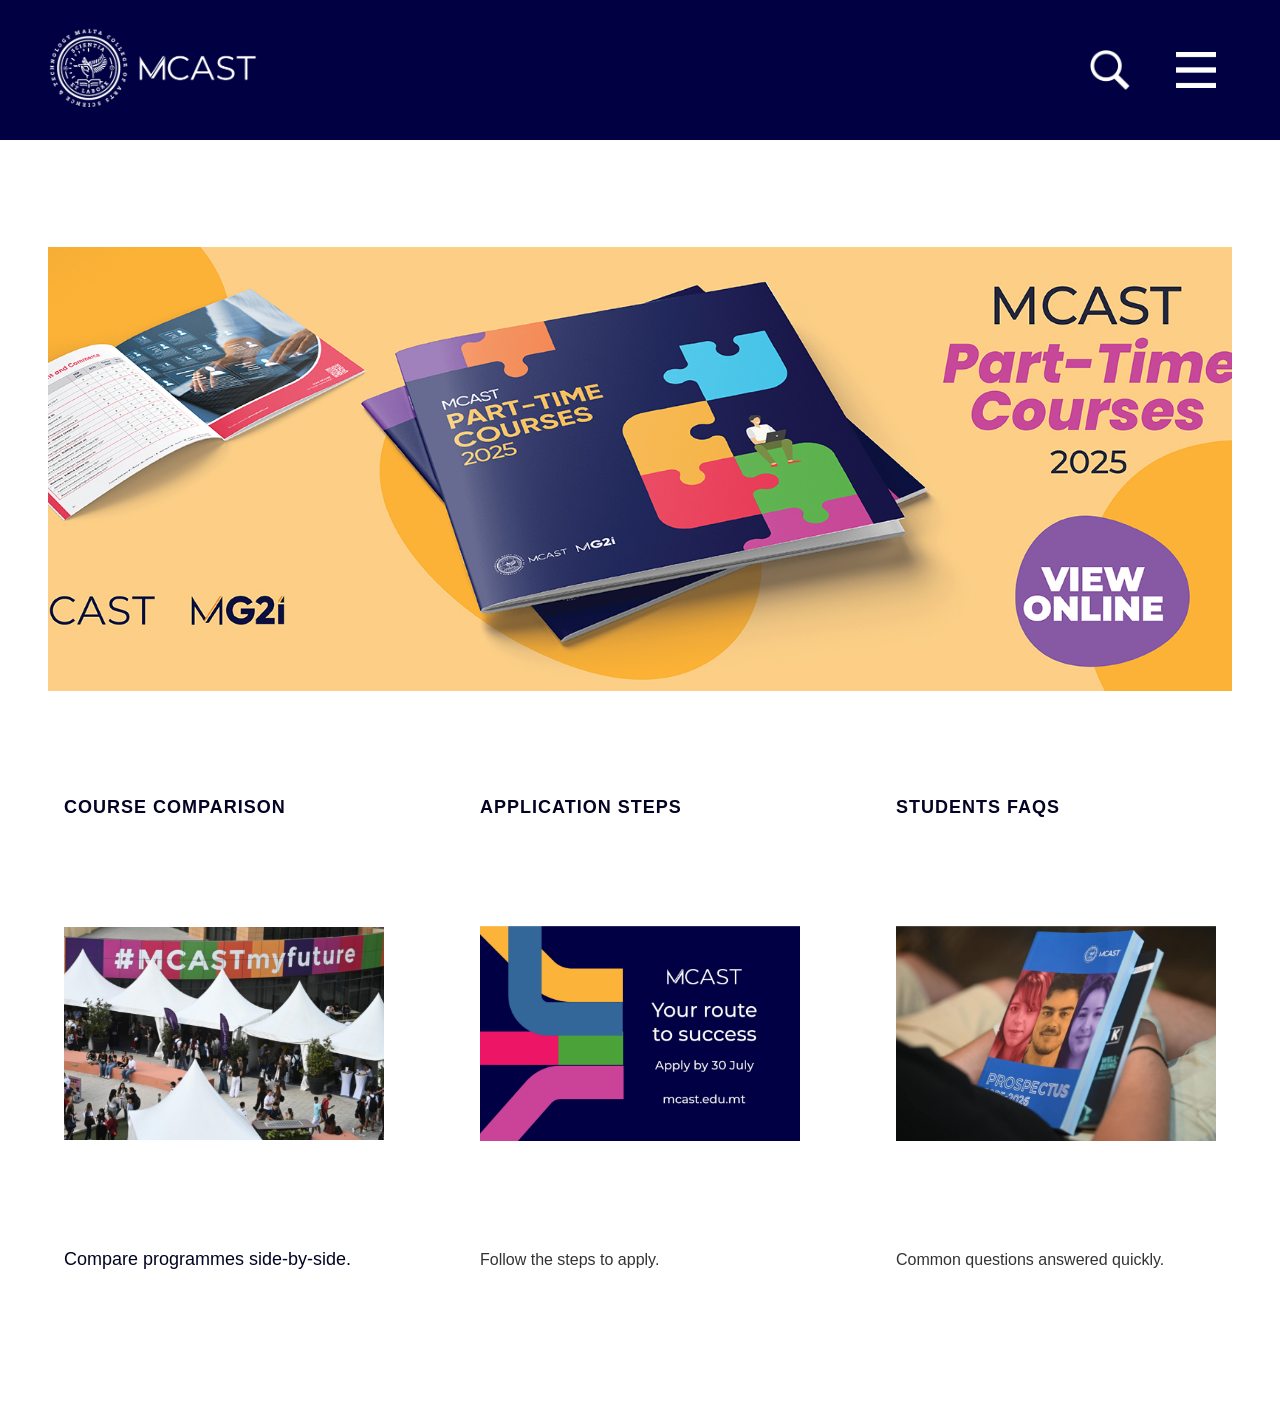
==== commit b4c2df33: "edits" ====
--- a/index.html
+++ b/index.html
@@ -74,7 +74,7 @@
                 <a class="feature-card" href="applications.html">
                     <h3 class="feature-card__heading">APPLICATION STEPS</h3>
                     <img src="images/applicationSteps.png" alt="" class="feature-card__img">
-                    <p class="feature-card_desc">Follow the steps to apply.</p>
+                    <p class="feature-card__desc">Follow the steps to apply.</p>
                 </a>
 
                 <a class="feature-card" href="prospectivestudents.html">
--- a/style.css
+++ b/style.css
@@ -39,7 +39,7 @@
       --card-padding: 16px;
       --section-padding: 32px;
 
-      --max-content: 1320px;
+      --max-content: 1600px;
 }
 
 *,
@@ -52,7 +52,6 @@
       margin: 0;
       padding: 0;
 
-      /* ✅ FIX: prevents any section (like 100vw tricks) from creating side overflow */
       overflow-x: hidden;
 }
 
@@ -103,7 +102,6 @@
       background: var(--primary);
       position: relative;
 
-      /* ✅ Extra safety: stops anything from visually pushing the header sideways */
       overflow-x: clip;
 }
 
@@ -251,7 +249,7 @@
 #toggle-menu:checked ~ .menu-panel { display: block; }
 
 /* =========================================
-   SHARED COMPONENTS
+SHARED COMPONENTS
 ========================================= */
 .card {
       border-radius: 18px;
@@ -305,14 +303,14 @@
 }
 
 /* =========================================
-   HOME PAGE
+HOME PAGE
 ========================================= */
 .hero {
-      margin-bottom: 96px;
+      margin-bottom: 48px;
 }
 
 .hero__img {
-      width: 100%;
+      width: 100vw;
       aspect-ratio: 16 / 6;
       object-fit: cover;
 }
@@ -324,6 +322,22 @@
       margin-top: 72px;
       align-items: stretch;
 }
+
+/* Responsive grid */
+@media (max-width: 900px) {
+      .features {
+            grid-template-columns: repeat(2, 1fr);
+            gap: 32px;
+      }
+}
+
+@media (max-width: 600px) {
+      .features {
+            grid-template-columns: 1fr;
+            gap: 24px;
+      }
+}
+
 
 .feature-card {
       text-decoration: none;
@@ -348,7 +362,7 @@
 
 .feature-card__img {
       width: 100%;
-      height: 420px;
+      height: clamp(180px, 28vw, 420px);
       object-fit: contain;
 }
 
@@ -359,7 +373,7 @@
 }
 
 /* =========================================
-   CONTACT PAGE
+CONTACT PAGE
 ========================================= */
 .contact {
       padding: 48px 0 72px;
@@ -374,7 +388,9 @@
 
 .contact__left {
       display: grid;
-      gap: 18px;
+      gap: 14px;
+      color: var(--muted-tint);
+      font-weight: var(--weight-semibold);
 }
 
 .contact__title {
@@ -382,7 +398,7 @@
       font-size: 16px;
       color: var(--primary2);
       letter-spacing: 0.5px;
-      font-weight: var(--weight-semibold);
+      font-weight: var(--weight-bold);
       margin-bottom: 14px;
 }
 
@@ -396,10 +412,11 @@
 .contact-form {
       display: grid;
       gap: 12px;
+      height: 510px;
 }
 
 /* =========================================
-   COMPARE COURSES PAGE
+COMPARE COURSES PAGE
 ========================================= */
 .hero__grid {
       display: grid;
@@ -539,10 +556,9 @@
       font-weight: 600;
 }
 
-/* NOTE: You had a hardcoded red/burgundy line; kept it but you can change anytime */
 .line {
       height: 2px;
-      background: #571d1d;
+      background: var(--dark);
       margin: 0.9rem 0;
       opacity: 0.8;
 }
@@ -567,12 +583,9 @@
       text-align: right;
 }
 
-/* Full-width testimonials strip */
 .testimonials {
       background: var(--muted-tint);
 
-      /* ✅ FIX: stop 100vw overflow that changes header margins */
-      width: 100%;
       margin: 0;
 
       padding: 1rem 0;
@@ -608,14 +621,18 @@
 }
 
 /* =========================================
-   HOW TO APPLY PAGE
+HOW TO APPLY PAGE
 ========================================= */
 .section-tag {
       display: inline-block;
       padding: 0.5rem 1rem;
-      background: #f0f0f0;
-      border-radius: 999px;
+      background: var(--primary);
+      border-radius: 20px;
       margin-bottom: 1.5rem;
+
+      grid-column: 1 / 2;
+      justify-self: left;
+      color: var(--primary2);
 }
 
 .steps { max-width: none; }
@@ -631,7 +648,7 @@
 
 .step {
       background: var(--muted-tint);
-      border-radius: 999px;
+      border-radius: 20px;
       padding: 10px 14px;
 
       display: grid;
@@ -646,7 +663,9 @@
 
 .step__box {
       padding: 10px 14px;
-      border-radius: 999px;
+      border-radius: 10px;
+      background: var(--primary);
+      color: var(--primary2);
 }
 
 .tips {
@@ -654,7 +673,6 @@
       max-width: 320px;
 }
 
-/* Downloads + Images layout (your “downloadables next to images” layout helper) */
 .media-downloads {
       display: grid;
       grid-template-columns: 340px 1fr;
@@ -699,12 +717,12 @@
 .faq { margin-top: 3rem; }
 
 /* =========================================
-FAQ PAGE (the one with subnav + top questions + form)
+FAQ PAGE
 ========================================= */
 .subnav { margin-top: 6px; }
 
 .subnav__inner {
-      background: var(--primary-tint);
+      background: var(--primary);
       border-radius: var(--radius-lg, 18px);
       padding: 14px 18px;
 
@@ -735,7 +753,7 @@
 
       display: flex;
       align-items: center;
-      gap: 10px;
+      gap: 80px;
 }
 
 .search__input {
@@ -807,7 +825,7 @@
 
       display: grid;
       gap: 14px;
-      font-size: 16px;
+      font-size: 25px;
 }
 .questions li { line-height: 1.4; }
 
@@ -858,12 +876,10 @@
       border: none;
       border-radius: 999px;
       padding: 10px 14px;
-      background: var(--primary2);
       cursor: pointer;
       font-weight: 600;
 }
 
-/* Send icon inside textarea */
 .send-btn {
       position: absolute;
       right: 10px;
@@ -884,7 +900,6 @@
 
 .send-btn:hover { background: var(--accent); }
 
-/* Useful links bar */
 .linksbar {
       background: var(--muted-tint);
       margin-top: 10px;
@@ -899,10 +914,10 @@
 
 .linksbar__title {
       margin: 0 0 18px;
-      color: var(--primary2);
+      color: var(--primary);
       font-size: 28px;
       font-weight: 400;
-}
+      }
 
 .linksbar__grid {
       display: grid;
@@ -911,7 +926,7 @@
 }
 
 .linksbar__link {
-      color: var(--primary2);
+      color: var(--primary);
       text-decoration: none;
       font-size: 14px;
 }
@@ -957,3 +972,12 @@
       height: 86px !important;
       width: auto !important;
 }
+
+.container,
+.page {
+      width: 100%;
+      max-width: var(--max-content);
+      margin-inline: auto;
+      padding-inline: clamp(16px, 4vw, 48px);
+      padding-block: clamp(24px, 4vw, 56px);
+}
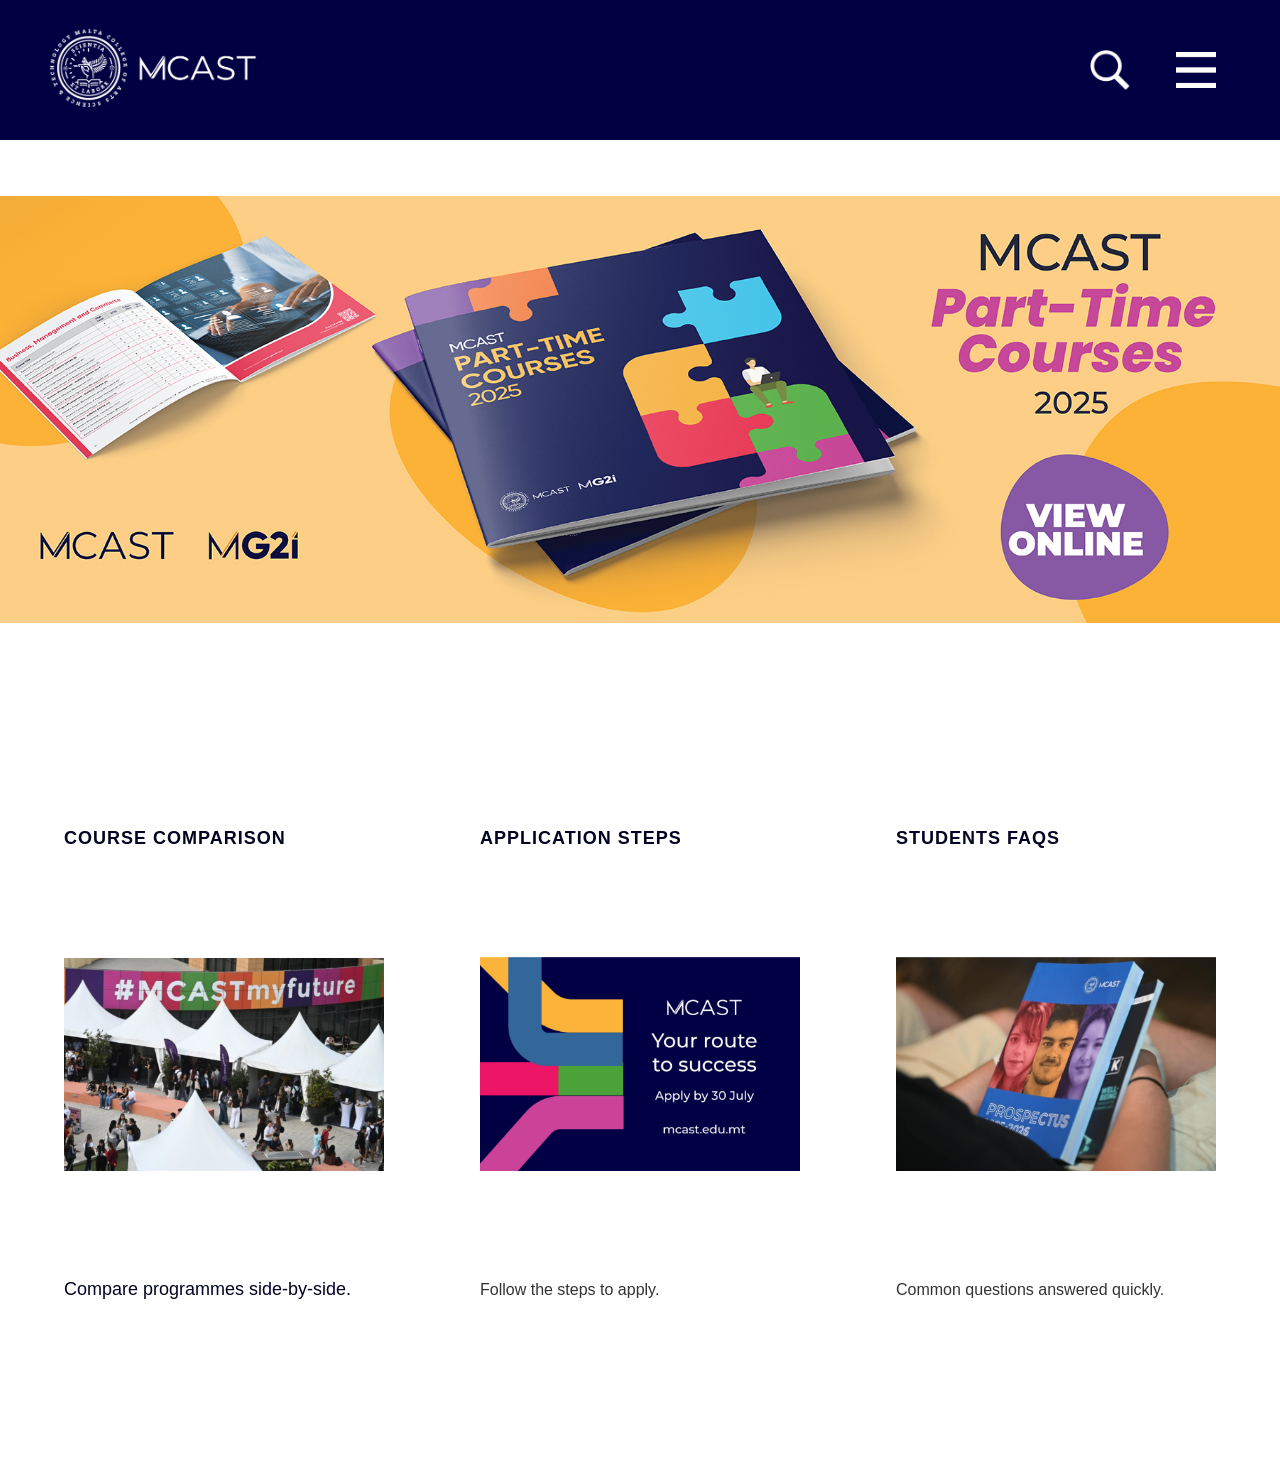
==== commit a68d8a15: "edits" ====
--- a/index.html
+++ b/index.html
@@ -57,11 +57,10 @@
     </header>
 
     <main class="content">
-        <div class="container">
-
             <section class="hero">
                 <img src="images/PartTimeCoursesMCASTWebBanner.jpg" alt="Part Time Courses" class="hero__img">
             </section>
+        <div class="container">
 
             <section class="features">
 
--- a/style.css
+++ b/style.css
@@ -311,7 +311,7 @@
 
 .hero__img {
       width: 100vw;
-      aspect-ratio: 16 / 6;
+      aspect-ratio: 12 / 4;
       object-fit: cover;
 }
 
